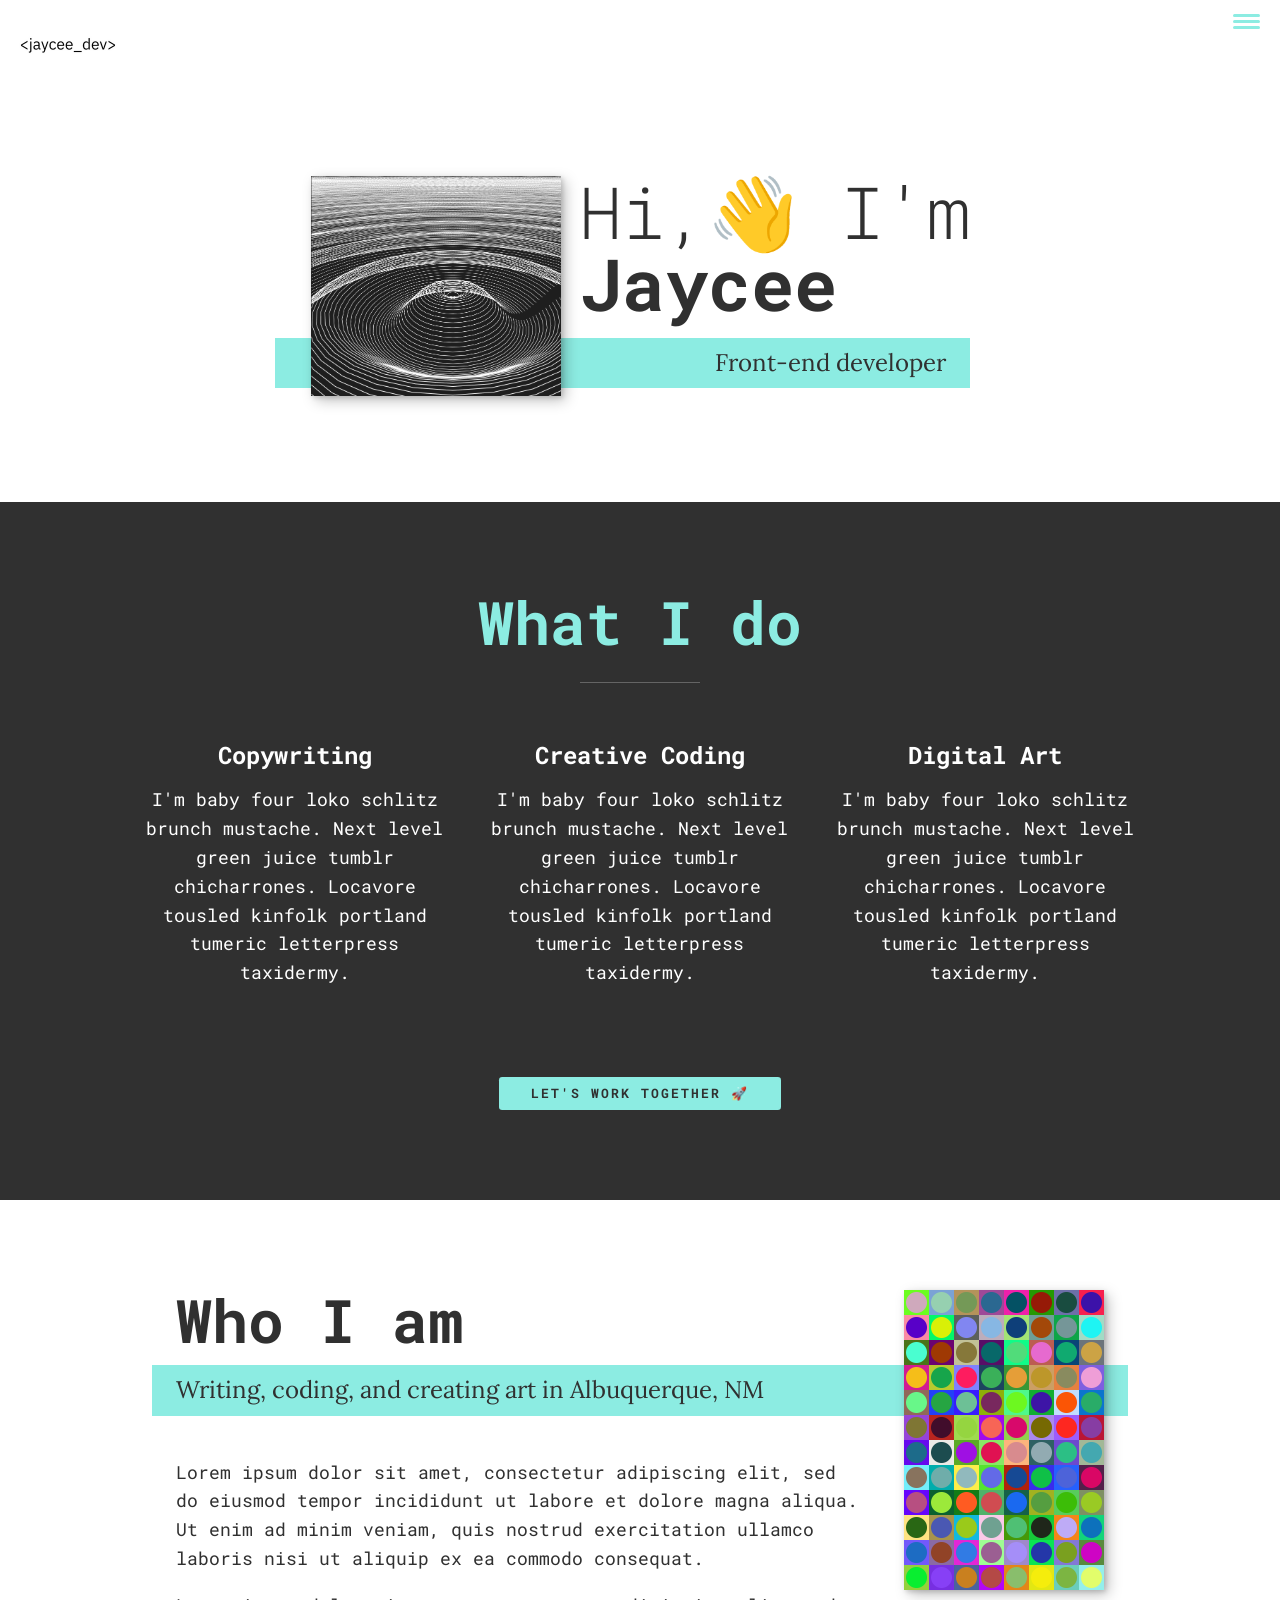
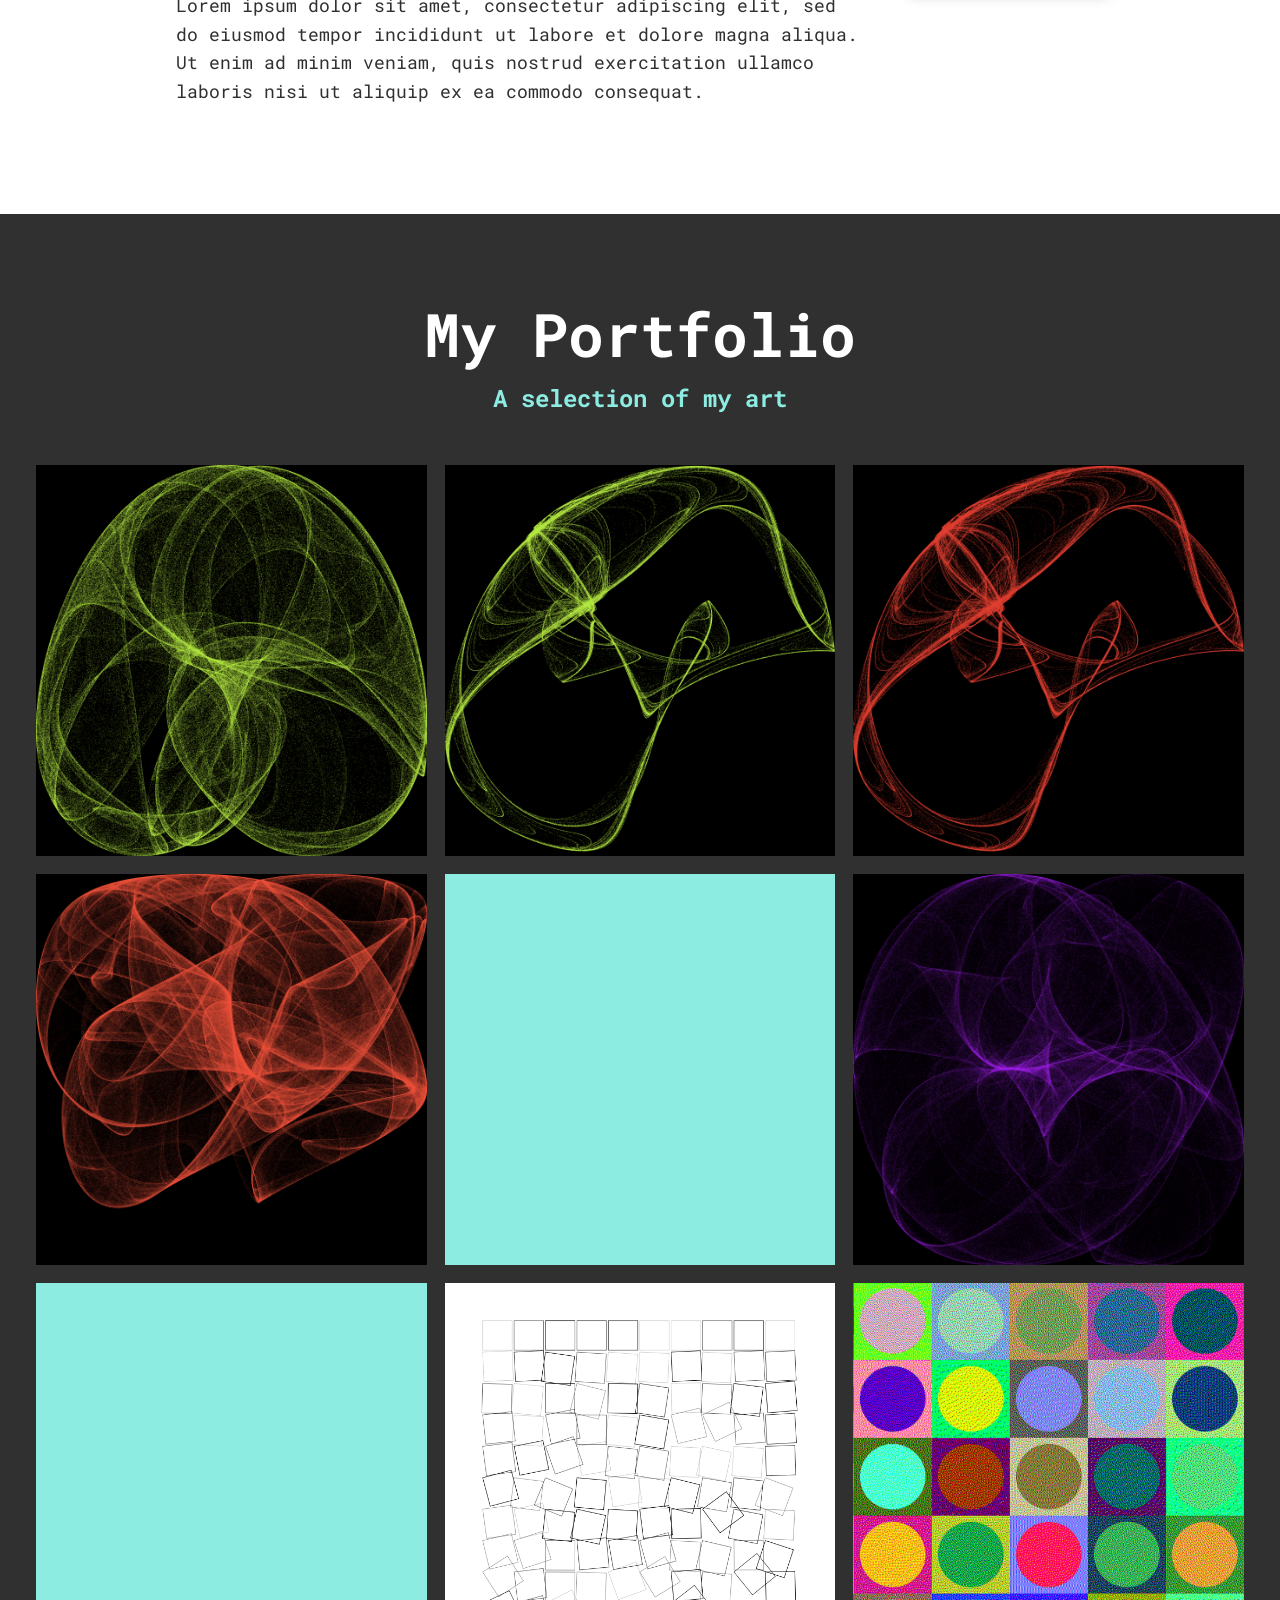
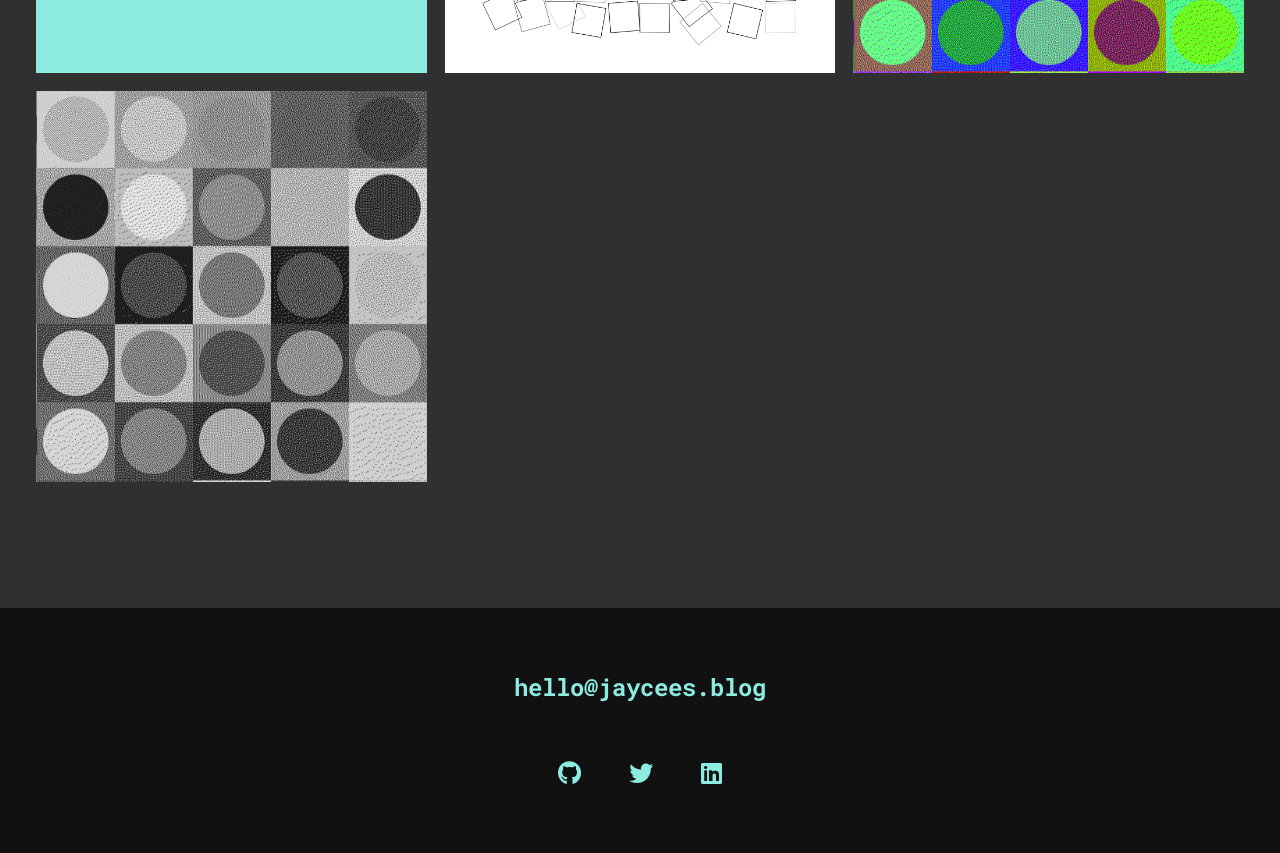
==== index.html @ 1b88d104 "files" ====
<!DOCTYPE html>
<html lang="en">

<head>
    <meta charset="UTF-8">
    <meta http-equiv="X-UA-Compatible" content="IE=edge">
    <meta name="viewport" content="width=device-width, initial-scale=1.0">
    <title>Jaycee Dev</title>
    <link rel="stylesheet" href="https://cdnjs.cloudflare.com/ajax/libs/normalize/7.0.0/normalize.min.css">
    <link rel="stylesheet" href="https://cdnjs.cloudflare.com/ajax/libs/font-awesome/5.11.2/css/all.css"
        integrity="sha256-46qynGAkLSFpVbEBog43gvNhfrOj+BmwXdxFgVK/Kvc=" crossorigin="anonymous" />
    <link rel="stylesheet" href="index.css">

    <link rel="preconnect" href="https://fonts.googleapis.com">
    <link rel="preconnect" href="https://fonts.gstatic.com" crossorigin>
    <link
        href="https://fonts.googleapis.com/css2?family=Lora:wght@400;700&family=Roboto+Mono:ital,wght@0,400;0,700;1,400&display=swap"
        rel="stylesheet">
</head>

<body>
    <header>
        <div class="logo">
            <img src="img/dev_Jaycee.png" alt="">
        </div>
        <button class="nav-toggle" aria-label="toggle navigation">
            <span class="hamburger"></span>
        </button>
        <nav class="nav">
            <ul class="nav__list">
                <li class="nav__item"><a href="#home" class="nav__link">Home</a></li>
                <li class="nav__item"><a href="#services" class="nav__link">Services</a></li>
                <li class="nav__item"><a href="#about" class="nav__link">About</a></li>
                <li class="nav__item"><a href="#work" class="nav__link">Portfolio</a></li>

            </ul>
        </nav>
    </header>
    <!--  Introduction -->
    <section class="intro" id="home">
        <h1 class="section__title section__title--intro">Hi,👋 I'm<strong>Jaycee</strong></h1>
        <p class="section__subtitle section__subtitle--intro">Front-end developer</p>
        <img src="img/waves.png" alt="#" class="intro__img">
    </section>

    <!--  Services -->
    <section class="my-services" id="services">
        <h2 class="section__title section__title--services">What I do</h2>
        <div class="services">

            <div class="service">
                <h3>Copywriting</h3>
                <p>I'm baby four loko schlitz brunch mustache. Next level green juice tumblr chicharrones. Locavore
                    tousled kinfolk portland tumeric letterpress taxidermy.</p>
            </div>

            <div class="service">
                <h3>Creative Coding</h3>
                <p>I'm baby four loko schlitz brunch mustache. Next level green juice tumblr chicharrones. Locavore
                    tousled kinfolk portland tumeric letterpress taxidermy.</p>
            </div>

            <div class="service">
                <h3>Digital Art</h3>
                <p>I'm baby four loko schlitz brunch mustache. Next level green juice tumblr chicharrones. Locavore
                    tousled kinfolk portland tumeric letterpress taxidermy.</p>

            </div>

        </div>

        <a href="work" class="btn">Let's work together 🚀</a>
    </section>
    <!--  About Me -->
    <section class="about-me" id="about">

        <h2 class="section__title section__title--about">Who I am</h2>
        <p class="section__subtitle section__subtitle--about ">Writing, coding, and creating art in Albuquerque, NM
        </p>

        <div class="about-me__body">
            <p>Lorem ipsum dolor sit amet, consectetur adipiscing elit, sed do eiusmod tempor incididunt ut labore et
                dolore magna aliqua. Ut enim ad minim veniam, quis nostrud exercitation ullamco laboris nisi ut aliquip
                ex ea commodo consequat.</p>
            <p>Lorem ipsum dolor sit amet, consectetur adipiscing elit, sed do eiusmod tempor incididunt ut labore et
                dolore magna aliqua. Ut enim ad minim veniam, quis nostrud exercitation ullamco laboris nisi ut aliquip
                ex ea commodo consequat.</p>

        </div>
        <img src="img/cirsq001.png" alt="" class="about-me__img">
    </section>

    <!--  My Work -->
    <section class="my-work" id="work">
        <h2 class="section__title section__title-work">My Portfolio</h2>
        <p class="section__subtitle section__subtitle-work">A selection of my art</p>

        <div class="portfolio">

            <!--Portfolio item 1-->

            <a href="#" class="portfolio__item">
                <img src="img/art-for-portfolio/strange-attractor-3.png" alt="" class="portfolio-img">
            </a>


            <!--Portfolio item 2-->

            <a href="#" class="portfolio__item">
                <img src="img/art-for-portfolio/strange-attractor-4.png" alt="" class="portfolio-img">
            </a>


            <!--Portfolio item 3-->

            <a href="#" class="portfolio__item">
                <img src="img/art-for-portfolio/strange-attractor-5.png" alt="" class="portfolio-img">
            </a>


            <!--Portfolio item 4-->

            <a href="#" class="portfolio__item">
                <img src="img/art-for-portfolio/strange-attractor-6.png" alt="" class="portfolio-img">
            </a>


            <!--Portfolio item 5-->

            <a href="#" class="portfolio__item">
                <img src="img/art-for-portfolio/strange-attractor-10.png" alt="" class="portfolio-img">
            </a>

            <!--Portfolio item 6-->

            <a href="#" class="portfolio__item">
                <img src="img/strange-attractor-8x.png" alt="" class="portfolio-img">
            </a>

            <!--Portfolio item 7-->

            <a href="#" class="portfolio__item">
                <img src="img/art-for-portfolio/strange-attractor-9.png" alt="" class="portfolio-img">
            </a>

            <!--Portfolio item 8-->

            <a href="#" class="portfolio__item">
                <img src="img/Screen Shot 2022-01-07 at 11.10.59 PM.png" alt="" class="portfolio-img">
            </a>
            <!--Portfolio item 9-->
            <a href="#" class="portfolio__item">
                <img src="img/Screen Shot 2022-01-02 at 7.17.52 PM.png" alt="" class="portfolio-img">
            </a>

            <!--Portfolio item 10-->
            <a href="#" class="portfolio__item">
                <img src="img/Screen Shot 2022-01-02 at 7.45.38 PM.png" alt="" class="portfolio-img">
            </a>
        </div>
    </section>

    <footer class="footer">
        <a href="mailto:hello@jaycees.blog" class="footer__link">hello@jaycees.blog</a>
        <ul class="social-list">
            <li class="social-list__item">
                <a class="social-list__link" href="https://github.com/jvycee">
                    <i class="fab fa-github"></i>
                </a>
            </li>
            <li class="social-list__item">
                <a href="https://twitter.com/jvycee_" class="social-list__link">
                    <i class="fab fa-twitter"></i>
                </a>
            </li>
            <li class="social-list__item"><a href="https://www.linkedin.com/in/jayceelewis/" class="social-list__link">
                    <i class="fab fa-linkedin"></i>
                </a>
            </li>
        </ul>
    </footer>
    <script src="index.js"></script>
</body>

</html>
---- index.css ----
*,
*::before,
*::after {
    box-sizing: border-box;
}

/* Custom Properties, update these for your own design */

:root {
    --ff-primary: 'Roboto Mono', monospace;
    --ff-secondary: 'Lora', serif;

    --fw-reg: 300;
    --fw-bold: 900;

    --clr-light: #fff;
    --clr-dark: #303030;
    --clr-accent: #8cece2;

    --fs-h1: 3rem;
    --fs-h2: 2.25rem;
    --fs-h3: 1.25rem;
    --fs-body: 1rem;
}

@media (min-width: 800px) {
    :root {
        --fs-h1: 4.5rem;
        --fs-h2: 3.75rem;
        --fs-h3: 1.5rem;
        --fs-body: 1.125rem;

        --bs: 0.25em 0.25em 0.75em rgba(0, 0, 0, .25),
            0.125em 0.125em 0.25em rgba(0, 0, 0, .15);
    }
}

/* General styles */

html {
    scroll-behavior: smooth;
}

body {
    background: var(--clr-light);
    color: var(--clr-dark);
    margin: 0;
    font-family: var(--ff-primary);
    font-size: var(--fs-body);
    line-height: 1.6;
}

section {
    padding: 5em 2em;
}

img {
    display: block;
    max-width: 100%;
}

strong {
    font-weight: var(--fw-bold)
}

:focus {
    outline: 3px solid var(--clr-accent);
}

/* Buttons */
.btn {
    display: inline-block;
    padding: .5em 2.5em;
    background: var(--clr-accent);
    color: var(--clr-dark);
    text-decoration: none;
    cursor: pointer;
    font-size: .8rem;
    text-transform: uppercase;
    letter-spacing: 2px;
    border-radius: .25em;
    font-weight: var(--fw-bold);
    transition: transform 200ms ease-in-out;
}

.btn:hover {
    transform: scale(1.1);
}

/* Typography */

h1,
h2,
h3 {
    line-height: 1;
    margin: 0;
}

h1 {
    font-size: var(--fs-h1)
}

h2 {
    font-size: var(--fs-h2)
}

h3 {
    font-size: var(--fs-h3)
}


.section__title {
    margin-bottom: .25em;
}

.section__title--intro {
    font-weight: var(--fw-reg);
}

.section__title--intro strong {
    display: block;
}

.section__subtitle {
    margin: 0;
    font-size: var(--fs-h3);
}

.section__subtitle--intro,
.section__subtitle--about {
    background: var(--clr-accent);
    padding: .25em 1em;
    font-family: var(--ff-secondary);
    margin-bottom: 1em;
}

.section__subtitle-work {
    color: var(--clr-accent);
    font-weight: var(--fw-bold);
    margin-bottom: 2em;
}

/* header */
header {
    display: flex;
    justify-content: space-between;
    padding: 1em;
}

.logo {
    max-width: 100px;
}

.nav {
    position: fixed;
    background: var(--clr-dark);
    color: var(--clr-light);
    top: 0;
    bottom: 0;
    left: 0;
    right: 0;
    z-index: 100;

    transform: translateX(100%);
    transition: transform 250ms cubic-bezier(.5, 0, .5, 1);
}

.nav__list {
    list-style: none;
    display: flex;
    height: 100%;
    flex-direction: column;
    justify-content: space-evenly;
    align-items: center;
    margin: 0;
    padding: 0;
}

.nav__link {
    color: inherit;
    font-weight: var(--fw-bold);
    font-size: var(--fs-h2);
    text-decoration: none;
}

.nav__link:hover {
    color: var(--clr-accent);
}

.nav-toggle {
    padding: .5em;
    background: transparent;
    border: 0;
    cursor: pointer;
    position: absolute;
    right: 1em;
    top: 1em;
    z-index: 1000;
}

.nav-open .nav {
    transform: translateX(0);
}

.nav-open .nav-toggle {
    position: fixed;
}

.nav-open .hamburger {
    transform: rotate(.625turn);
}

.nav-open .hamburger::before {
    transform: rotate(90deg) translateX(-6px);
}

.hamburger {
    display: block;
    position: relative;
}

.hamburger,
.hamburger::before,
.hamburger::after {
    background: var(--clr-accent);
    width: 2em;
    height: 3px;
    border-radius: 1em;
    transition: transform 250ms ease-in-out;
}


.hamburger::before,
.hamburger::after {
    content: '';
    position: absolute;
    left: 0;
    right: 0;
}

.hamburger::before {
    top: 6px;
}

.hamburger::after {
    bottom: 6px;
}


;

/*  Intro section  */

.intro {
    position: relative;
}

.intro__img {
    box-shadow: var(--bs);
}

.section__subtitle--intro {
    display: inline-block;
}

@media (min-width: 600px) {
    .intro {
        display: grid;
        width: min-content;
        margin: 0 auto;
        grid-column-gap: 1em;
        grid-template-areas:
            "img title"
            "img subtitle";
        grid-template-columns: min-content max-content;
    }

    .intro__img {
        grid-area: img;
        min-width: 250px;
        position: relative;
        z-index: 2;
    }

    .section__subtitle--intro {
        align-self: start;
        grid-column: -1 / 1;
        grid-row: 2;
        text-align: right;
        position: relative;
        left: -1.5em;
        width: calc(100% + 1.5em);

    }
}

/* My services section */

.my-services {
    background-color: var(--clr-dark);
    background-image: url(../Projects/kp-portfolio-project/img/services.jpeg);
    background-size: cover;
    color: var(--clr-light);
    text-align: center;
}

.section__title--services {
    color: var(--clr-accent);
    position: relative;

}

.section__title--services::after {
    content: '';
    display: block;
    width: 2em;
    height: 1px;
    margin: 0.5em auto 1em;
    background: var(--clr-light);
    opacity: 0.25;
}

.services {
    margin-bottom: 4em;
}

.service {
    max-width: 500px;
    margin: 0 auto;
}

@media (min-width: 800px) {
    .services {
        display: flex;
        max-width: 1000px;
        margin-left: auto;
        margin-right: auto;

    }

    .service+.service {
        margin-left: 2em;
    }
}

/* about me section */
.about-me {
    max-width: 1000px;
    margin: 0 auto;
}

.about-me__img {
    box-shadow: var(--bs);
}

@media (min-width: 600px) {
    .about-me {
        display: grid;
        grid-template-columns: 1fr 200px;
        grid-template-areas:
            "title img"
            "subtitle img"
            "text img";
        grid-column-gap: 2em;
    }
}

.section__title--about {
    grid-area: title;
}

.section__subtitle--about {
    grid-column: 1 / -1;
    grid-row: 2;
    position: relative;
    left: -1em;
    width: calc(100% + 2em);
    padding-left: 1em;
    padding-right: calc(200px + 4em);
}

.about-me__img {
    grid-area: img;
    position: relative;
    z-index: 2;
}

/* My Work */

.my-work {
    background-color: var(--clr-dark);
    color: var(--clr-light);
    text-align: center;
}

.portfolio {
    display: grid;
    grid-template-columns: repeat(auto-fit, minmax(300px, 1fr));
    grid-gap: 1em;
    margin-bottom: 2em;

}

.portfolio__item {
    background: var(--clr-accent);
    overflow: hidden;
}

.portfolio__img {
    transition:
        transform 750ms cubic-bezier(.5, 0, .5, 1),
        opacity 250ms linear;
}

.portfolio__img:hover {
    transform: scale(1.2);
    opacity: .5;
}

.portfolio__item:focus {
    position: relative;
    z-index: 2;
}

.portfolio__img:hover,
.portfolio__item:focus .portfolio__img {
    transform: scale(1.2);
    opacity: .5;
}

.footer {
    background: #111;
    color: var(--clr-accent);
    text-align: center;
    padding: 2.5em 0;
    font-size: var(--fs-h3);
}

.footer a {
    color: inherit;
    text-decoration: none;
}

.footer__link {

    font-weight: var(--fw-bold);
}

.footer__link:hover,
.social-list__link:hover {
    opacity: .7;
}

.footer__link:hover {
    text-decoration: underline;
}

.social-list {
    list-style: none;
    display: flex;
    justify-content: center;
    margin: 2em 0 0;
    padding: 0;
}

.social-list__item {
    margin: 0 .5em;

}

.social-list__link {
    padding: .5em;
}

/* Individual portfolio item styles */

.portfolio-item-individual {
    padding: 0 2em 2em;
    max-width: 1000px;
    margin: 0 auto;
}

.portfolio-item-individual p {
    max-width: 600px;
    margin-left: auto;
    margin-right: auto;
}
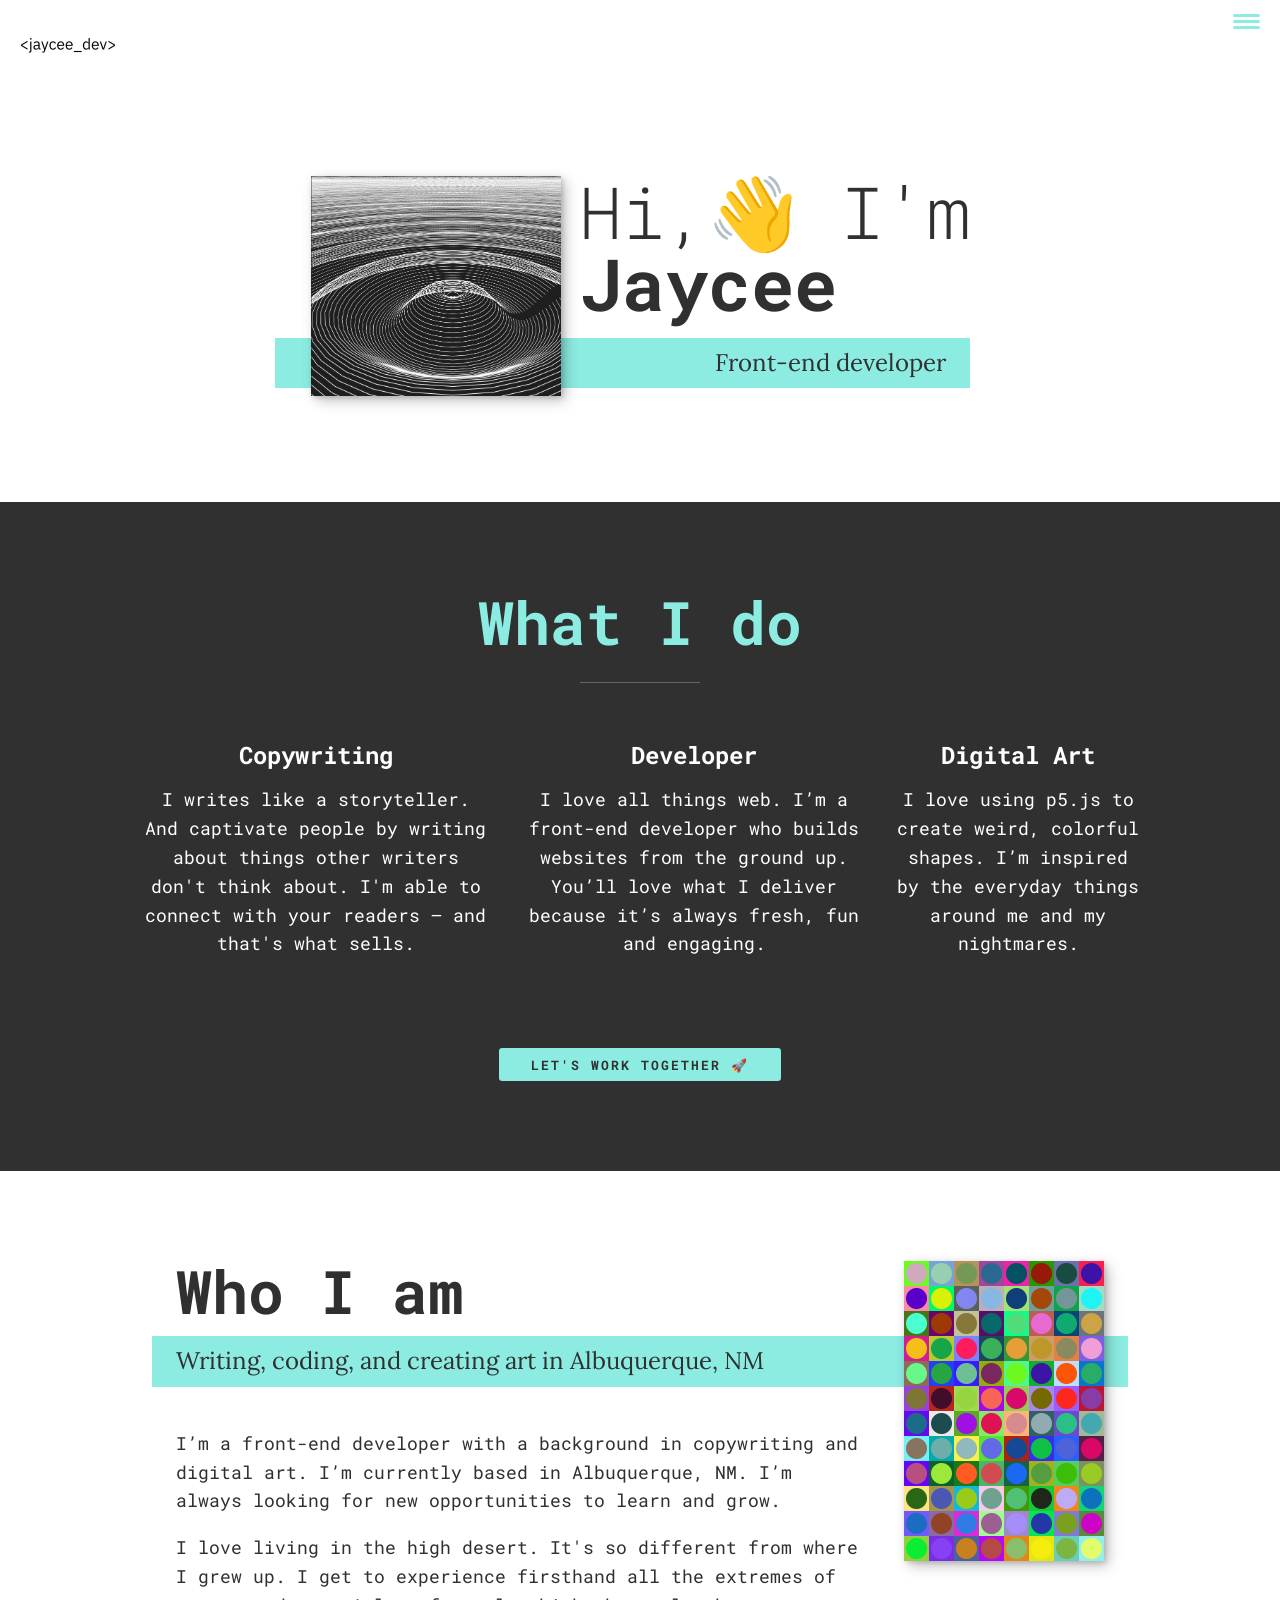
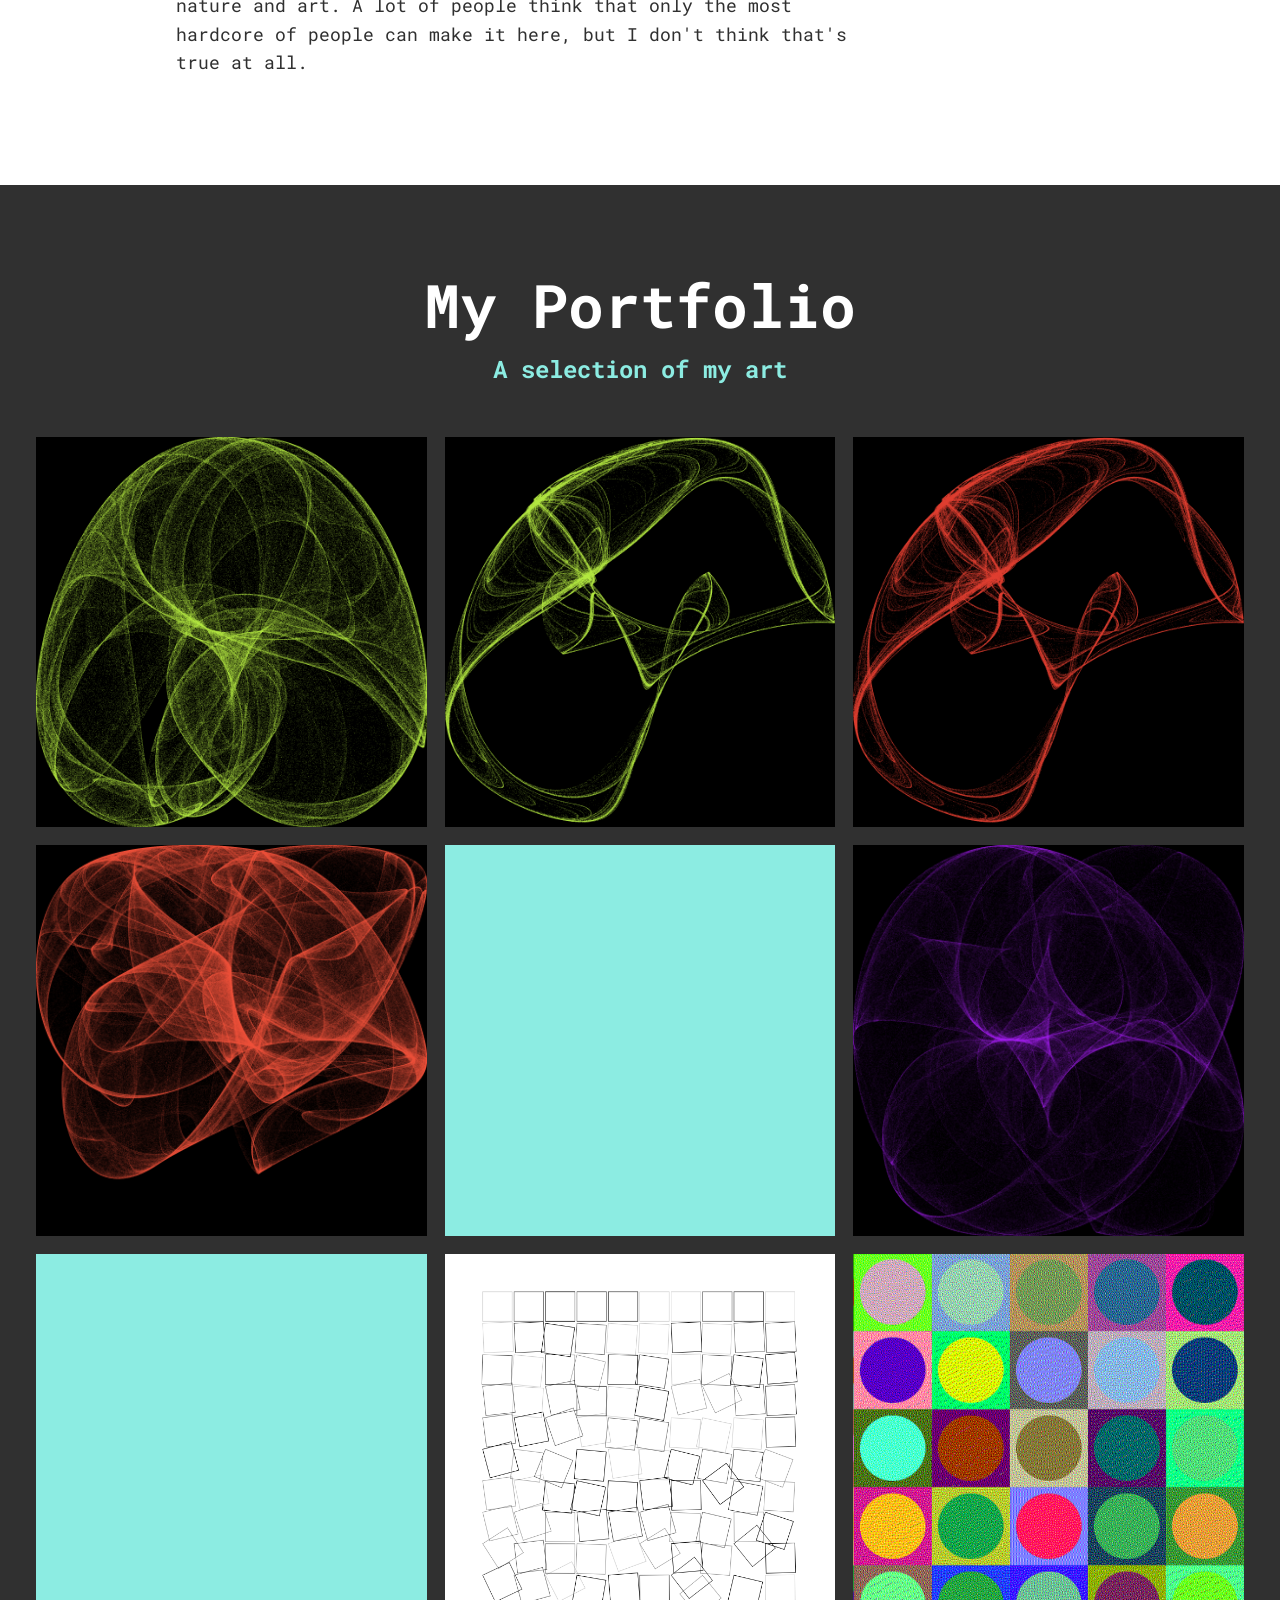
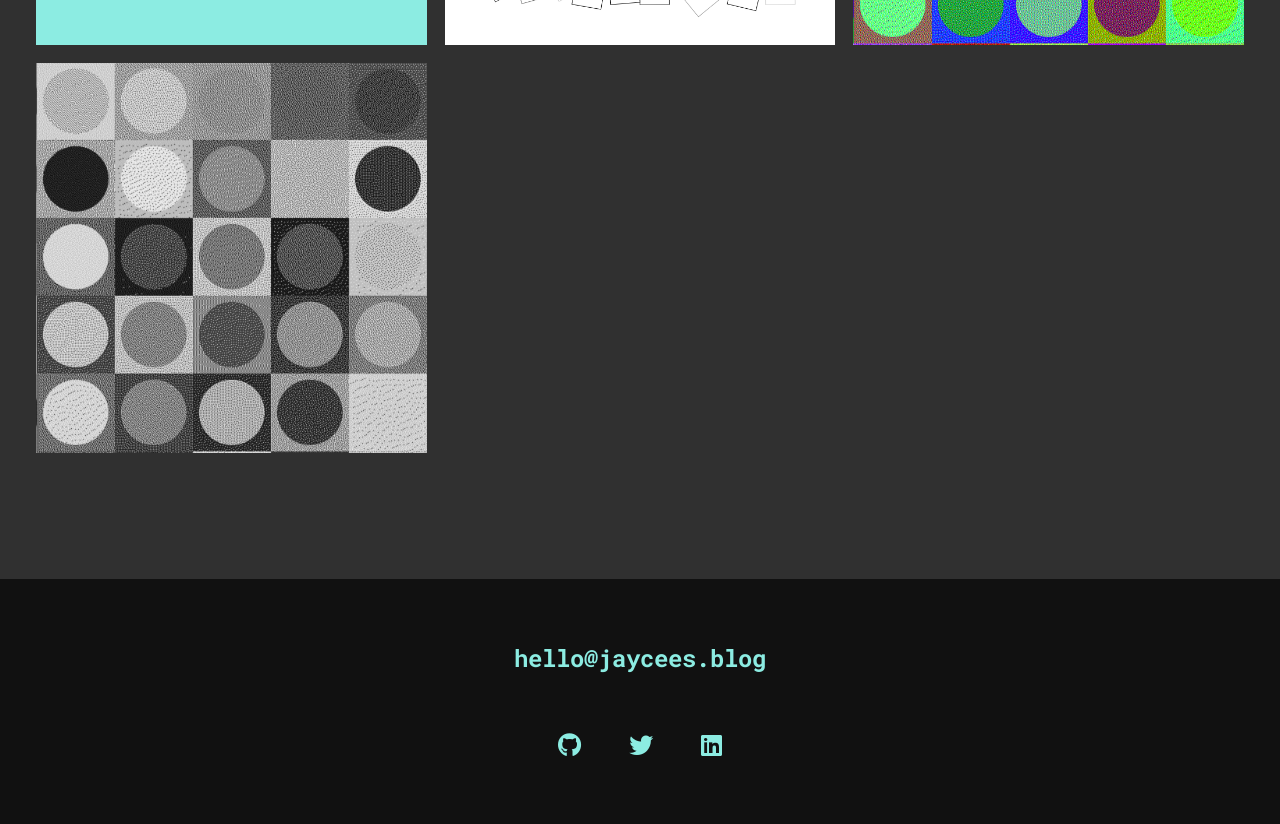
==== commit 4197a249: "updated files. added copy. finished demo page and linked it to nav" ====
--- a/index.html
+++ b/index.html
@@ -32,6 +32,7 @@
                 <li class="nav__item"><a href="#services" class="nav__link">Services</a></li>
                 <li class="nav__item"><a href="#about" class="nav__link">About</a></li>
                 <li class="nav__item"><a href="#work" class="nav__link">Portfolio</a></li>
+                <li class="nav__item"><a href="portfolio-item.html" class="nav__link">Demo</a></li>
 
             </ul>
         </nav>
@@ -50,26 +51,26 @@
 
             <div class="service">
                 <h3>Copywriting</h3>
-                <p>I'm baby four loko schlitz brunch mustache. Next level green juice tumblr chicharrones. Locavore
-                    tousled kinfolk portland tumeric letterpress taxidermy.</p>
+                <p>I writes like a storyteller. And captivate people by writing about things other writers don't think
+                    about. I'm able to connect with your readers — and that's what sells.</p>
             </div>
 
             <div class="service">
-                <h3>Creative Coding</h3>
-                <p>I'm baby four loko schlitz brunch mustache. Next level green juice tumblr chicharrones. Locavore
-                    tousled kinfolk portland tumeric letterpress taxidermy.</p>
+                <h3>Developer</h3>
+                <p>I love all things web. I’m a front-end developer who builds websites from the ground up. You’ll love
+                    what I deliver because it’s always fresh, fun and engaging.</p>
             </div>
 
             <div class="service">
                 <h3>Digital Art</h3>
-                <p>I'm baby four loko schlitz brunch mustache. Next level green juice tumblr chicharrones. Locavore
-                    tousled kinfolk portland tumeric letterpress taxidermy.</p>
+                <p>I love using p5.js to create weird, colorful shapes. I’m inspired by the everyday things around me
+                    and my nightmares.</p>
 
             </div>
 
         </div>
 
-        <a href="work" class="btn">Let's work together 🚀</a>
+        <a href="https://share.hsforms.com/1nu2YbUXQQSyIZOOtd7ucJA4cu9j" class="btn">Let's work together 🚀</a>
     </section>
     <!--  About Me -->
     <section class="about-me" id="about">
@@ -79,12 +80,13 @@
         </p>
 
         <div class="about-me__body">
-            <p>Lorem ipsum dolor sit amet, consectetur adipiscing elit, sed do eiusmod tempor incididunt ut labore et
-                dolore magna aliqua. Ut enim ad minim veniam, quis nostrud exercitation ullamco laboris nisi ut aliquip
-                ex ea commodo consequat.</p>
-            <p>Lorem ipsum dolor sit amet, consectetur adipiscing elit, sed do eiusmod tempor incididunt ut labore et
-                dolore magna aliqua. Ut enim ad minim veniam, quis nostrud exercitation ullamco laboris nisi ut aliquip
-                ex ea commodo consequat.</p>
+            <p>I’m a front-end developer with a background in copywriting and digital art. I’m currently based in
+                Albuquerque, NM. I’m always looking for new opportunities to learn and
+                grow.</p>
+            <p>I love living in the high desert. It's so different from where I grew up. I get to experience firsthand
+                all the extremes of nature and art. A lot
+                of people think that only the most hardcore of people can make it here, but I don't think that's true at
+                all.</p>
 
         </div>
         <img src="img/cirsq001.png" alt="" class="about-me__img">
